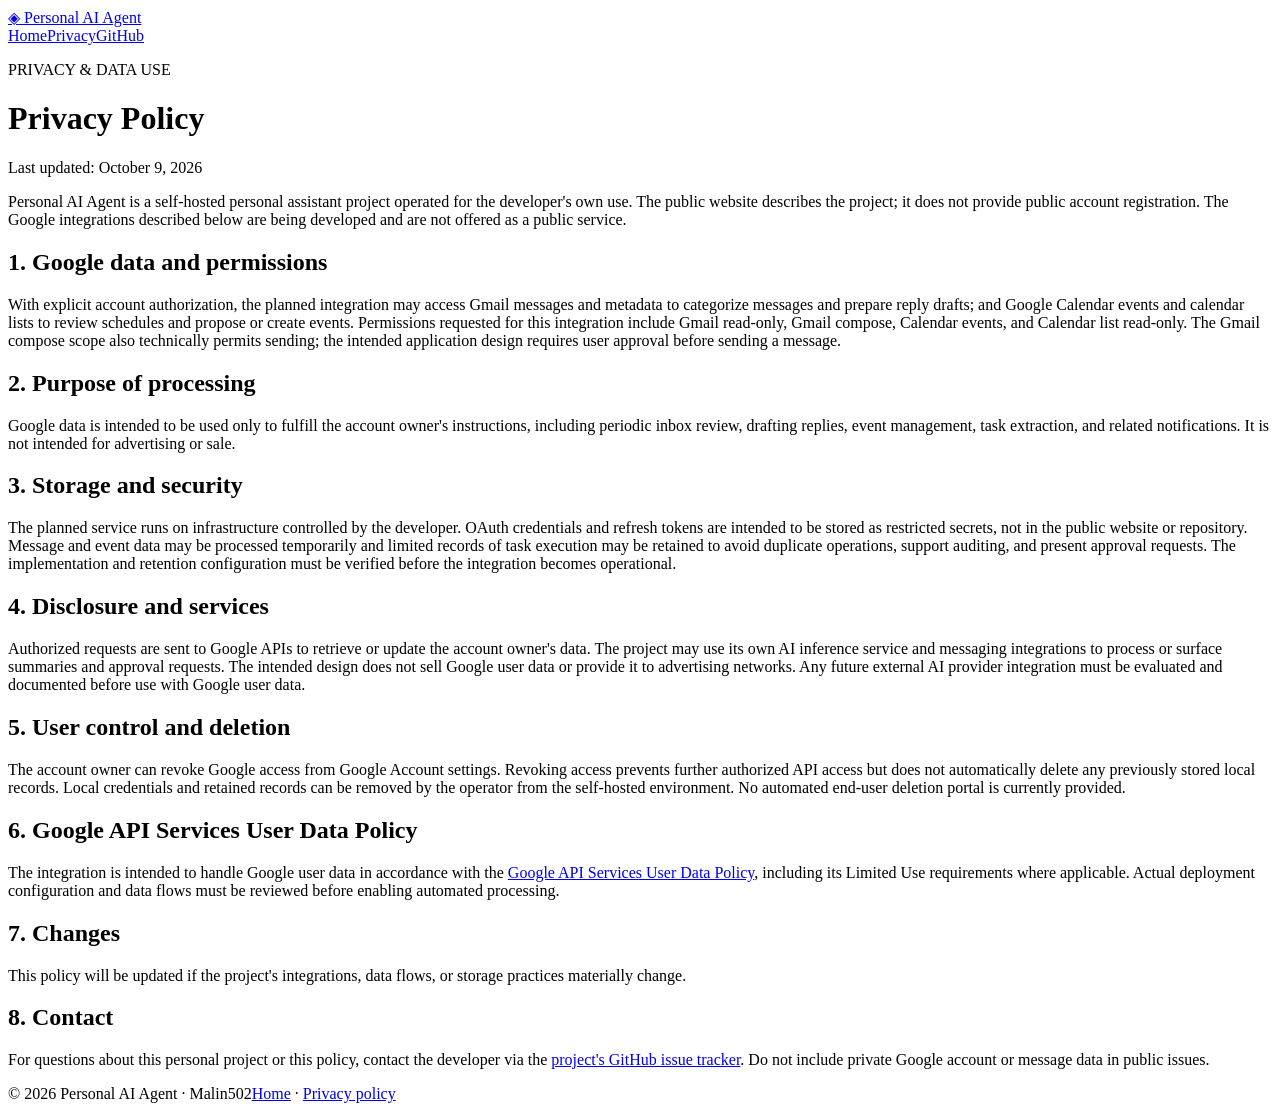
==== privacy/index.html @ 65ee32f9 "site: add privacy/index.html" ====
<!doctype html>
<html lang="en"><head><meta charset="utf-8"><meta name="viewport" content="width=device-width, initial-scale=1"><meta name="description" content="Privacy information for Personal AI Agent."><title>Privacy Policy | Personal AI Agent</title><link rel="stylesheet" href="/assets/style.css"></head>
<body><header class="nav"><a class="brand" href="/">◈ Personal AI Agent</a><nav><a href="/">Home</a><a href="/privacy/" aria-current="page">Privacy</a><a href="https://github.com/Malin502/personal-ai-agent-site">GitHub</a></nav></header><main class="policy"><p class="eyebrow">PRIVACY &amp; DATA USE</p><h1>Privacy Policy</h1><p class="updated">Last updated: October 9, 2026</p><p>Personal AI Agent is a self-hosted personal assistant project operated for the developer's own use. The public website describes the project; it does not provide public account registration. The Google integrations described below are being developed and are not offered as a public service.</p>
<h2>1. Google data and permissions</h2><p>With explicit account authorization, the planned integration may access Gmail messages and metadata to categorize messages and prepare reply drafts; and Google Calendar events and calendar lists to review schedules and propose or create events. Permissions requested for this integration include Gmail read-only, Gmail compose, Calendar events, and Calendar list read-only. The Gmail compose scope also technically permits sending; the intended application design requires user approval before sending a message.</p>
<h2>2. Purpose of processing</h2><p>Google data is intended to be used only to fulfill the account owner's instructions, including periodic inbox review, drafting replies, event management, task extraction, and related notifications. It is not intended for advertising or sale.</p>
<h2>3. Storage and security</h2><p>The planned service runs on infrastructure controlled by the developer. OAuth credentials and refresh tokens are intended to be stored as restricted secrets, not in the public website or repository. Message and event data may be processed temporarily and limited records of task execution may be retained to avoid duplicate operations, support auditing, and present approval requests. The implementation and retention configuration must be verified before the integration becomes operational.</p>
<h2>4. Disclosure and services</h2><p>Authorized requests are sent to Google APIs to retrieve or update the account owner's data. The project may use its own AI inference service and messaging integrations to process or surface summaries and approval requests. The intended design does not sell Google user data or provide it to advertising networks. Any future external AI provider integration must be evaluated and documented before use with Google user data.</p>
<h2>5. User control and deletion</h2><p>The account owner can revoke Google access from Google Account settings. Revoking access prevents further authorized API access but does not automatically delete any previously stored local records. Local credentials and retained records can be removed by the operator from the self-hosted environment. No automated end-user deletion portal is currently provided.</p>
<h2>6. Google API Services User Data Policy</h2><p>The integration is intended to handle Google user data in accordance with the <a href="https://developers.google.com/terms/api-services-user-data-policy">Google API Services User Data Policy</a>, including its Limited Use requirements where applicable. Actual deployment configuration and data flows must be reviewed before enabling automated processing.</p>
<h2>7. Changes</h2><p>This policy will be updated if the project's integrations, data flows, or storage practices materially change.</p>
<h2>8. Contact</h2><p>For questions about this personal project or this policy, contact the developer via the <a href="https://github.com/Malin502/personal-ai-agent-site/issues">project's GitHub issue tracker</a>. Do not include private Google account or message data in public issues.</p></main><footer><span>© 2026 Personal AI Agent · Malin502</span><span><a href="/">Home</a> · <a href="/privacy/">Privacy policy</a></span></footer></body></html>
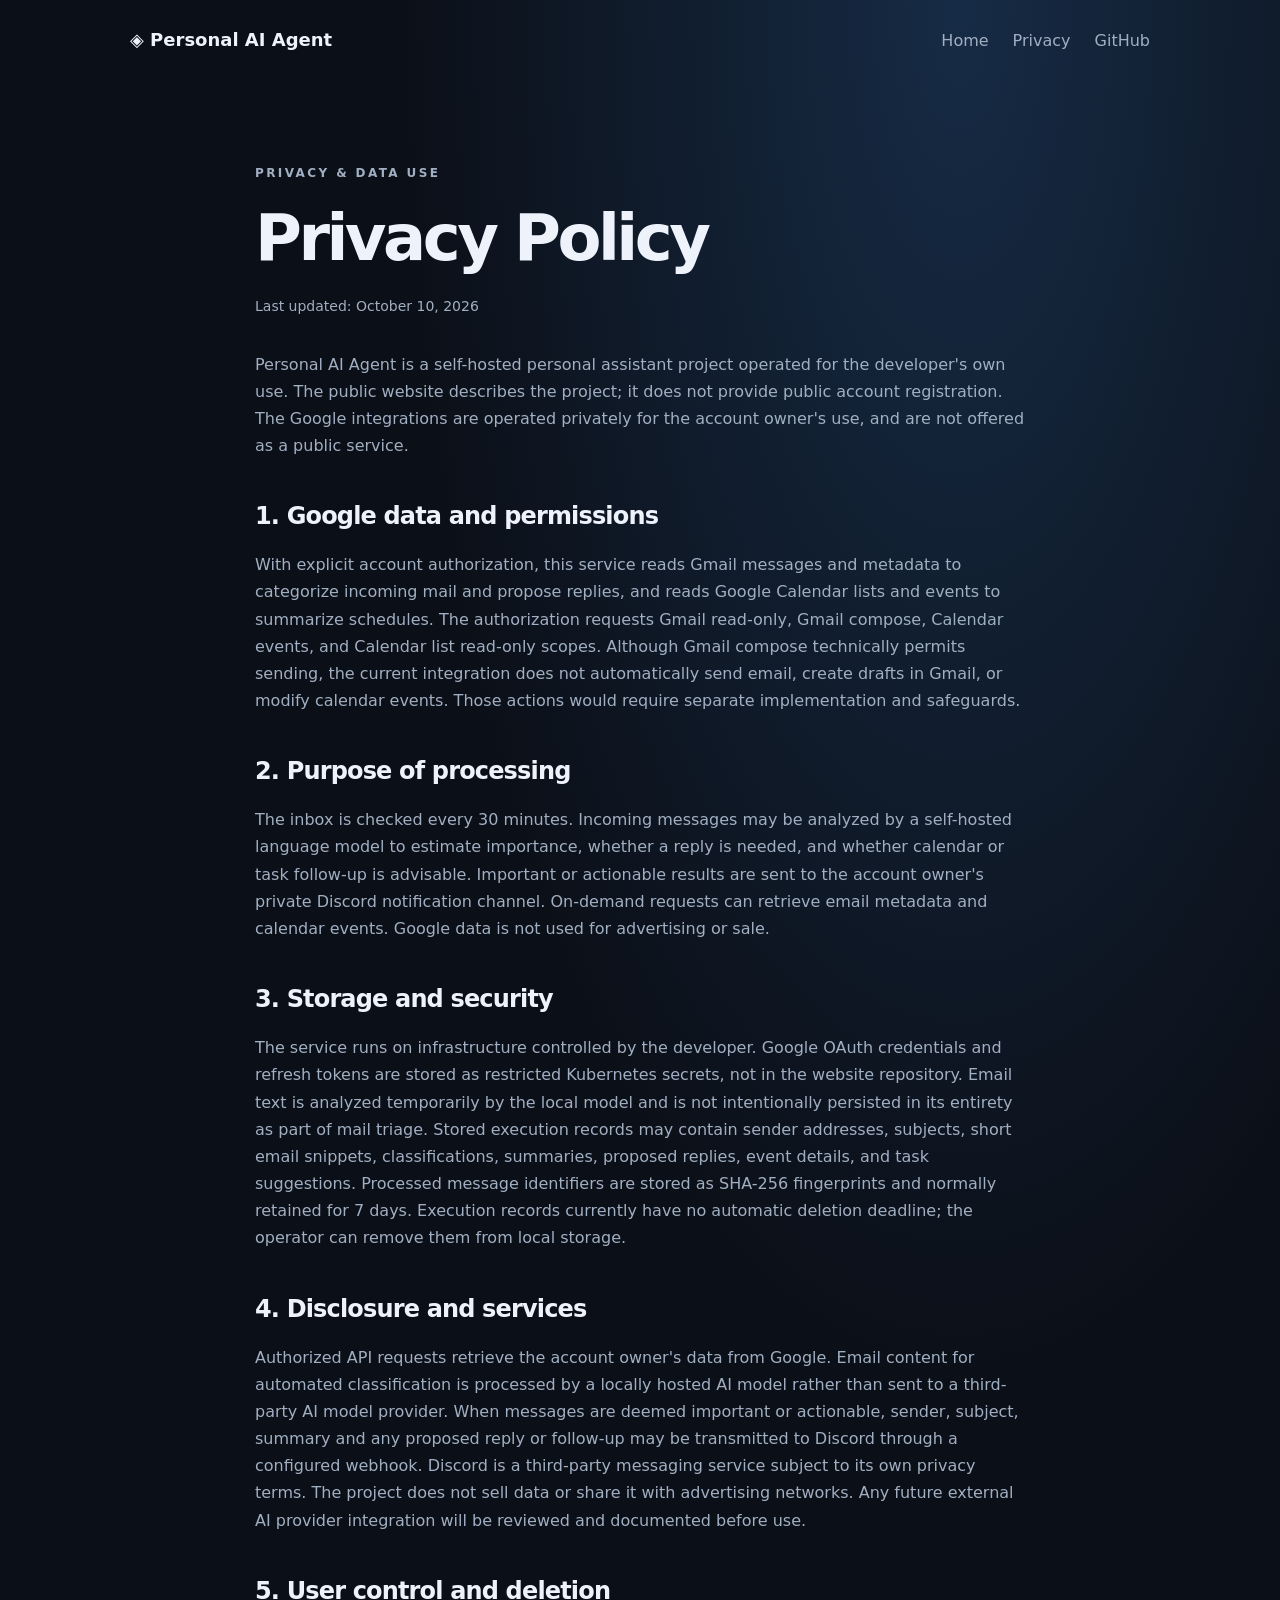
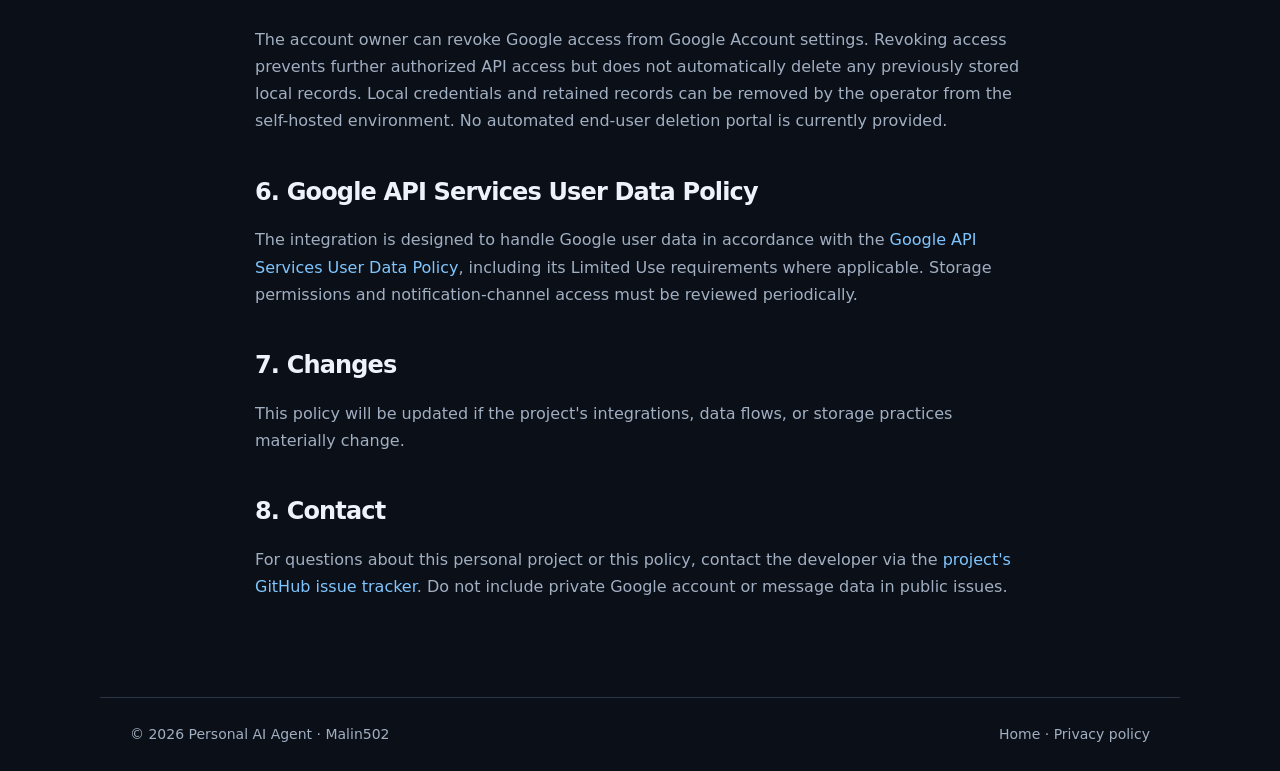
==== commit 4068786c: "docs: align website and privacy disclosure with active Google mail triage" ====
--- a/privacy/index.html
+++ b/privacy/index.html
@@ -1,11 +1,11 @@
 <!doctype html>
 <html lang="en"><head><meta charset="utf-8"><meta name="viewport" content="width=device-width, initial-scale=1"><meta name="description" content="Privacy information for Personal AI Agent."><title>Privacy Policy | Personal AI Agent</title><link rel="stylesheet" href="/assets/style.css"></head>
-<body><header class="nav"><a class="brand" href="/">◈ Personal AI Agent</a><nav><a href="/">Home</a><a href="/privacy/" aria-current="page">Privacy</a><a href="https://github.com/Malin502/personal-ai-agent-site">GitHub</a></nav></header><main class="policy"><p class="eyebrow">PRIVACY &amp; DATA USE</p><h1>Privacy Policy</h1><p class="updated">Last updated: October 9, 2026</p><p>Personal AI Agent is a self-hosted personal assistant project operated for the developer's own use. The public website describes the project; it does not provide public account registration. The Google integrations described below are being developed and are not offered as a public service.</p>
-<h2>1. Google data and permissions</h2><p>With explicit account authorization, the planned integration may access Gmail messages and metadata to categorize messages and prepare reply drafts; and Google Calendar events and calendar lists to review schedules and propose or create events. Permissions requested for this integration include Gmail read-only, Gmail compose, Calendar events, and Calendar list read-only. The Gmail compose scope also technically permits sending; the intended application design requires user approval before sending a message.</p>
-<h2>2. Purpose of processing</h2><p>Google data is intended to be used only to fulfill the account owner's instructions, including periodic inbox review, drafting replies, event management, task extraction, and related notifications. It is not intended for advertising or sale.</p>
-<h2>3. Storage and security</h2><p>The planned service runs on infrastructure controlled by the developer. OAuth credentials and refresh tokens are intended to be stored as restricted secrets, not in the public website or repository. Message and event data may be processed temporarily and limited records of task execution may be retained to avoid duplicate operations, support auditing, and present approval requests. The implementation and retention configuration must be verified before the integration becomes operational.</p>
-<h2>4. Disclosure and services</h2><p>Authorized requests are sent to Google APIs to retrieve or update the account owner's data. The project may use its own AI inference service and messaging integrations to process or surface summaries and approval requests. The intended design does not sell Google user data or provide it to advertising networks. Any future external AI provider integration must be evaluated and documented before use with Google user data.</p>
+<body><header class="nav"><a class="brand" href="/">◈ Personal AI Agent</a><nav><a href="/">Home</a><a href="/privacy/" aria-current="page">Privacy</a><a href="https://github.com/Malin502/personal-ai-agent-site">GitHub</a></nav></header><main class="policy"><p class="eyebrow">PRIVACY &amp; DATA USE</p><h1>Privacy Policy</h1><p class="updated">Last updated: October 10, 2026</p><p>Personal AI Agent is a self-hosted personal assistant project operated for the developer's own use. The public website describes the project; it does not provide public account registration. The Google integrations are operated privately for the account owner's use, and are not offered as a public service.</p>
+<h2>1. Google data and permissions</h2><p>With explicit account authorization, this service reads Gmail messages and metadata to categorize incoming mail and propose replies, and reads Google Calendar lists and events to summarize schedules. The authorization requests Gmail read-only, Gmail compose, Calendar events, and Calendar list read-only scopes. Although Gmail compose technically permits sending, the current integration does not automatically send email, create drafts in Gmail, or modify calendar events. Those actions would require separate implementation and safeguards.</p>
+<h2>2. Purpose of processing</h2><p>The inbox is checked every 30 minutes. Incoming messages may be analyzed by a self-hosted language model to estimate importance, whether a reply is needed, and whether calendar or task follow-up is advisable. Important or actionable results are sent to the account owner's private Discord notification channel. On-demand requests can retrieve email metadata and calendar events. Google data is not used for advertising or sale.</p>
+<h2>3. Storage and security</h2><p>The service runs on infrastructure controlled by the developer. Google OAuth credentials and refresh tokens are stored as restricted Kubernetes secrets, not in the website repository. Email text is analyzed temporarily by the local model and is not intentionally persisted in its entirety as part of mail triage. Stored execution records may contain sender addresses, subjects, short email snippets, classifications, summaries, proposed replies, event details, and task suggestions. Processed message identifiers are stored as SHA-256 fingerprints and normally retained for 7 days. Execution records currently have no automatic deletion deadline; the operator can remove them from local storage.</p>
+<h2>4. Disclosure and services</h2><p>Authorized API requests retrieve the account owner's data from Google. Email content for automated classification is processed by a locally hosted AI model rather than sent to a third-party AI model provider. When messages are deemed important or actionable, sender, subject, summary and any proposed reply or follow-up may be transmitted to Discord through a configured webhook. Discord is a third-party messaging service subject to its own privacy terms. The project does not sell data or share it with advertising networks. Any future external AI provider integration will be reviewed and documented before use.</p>
 <h2>5. User control and deletion</h2><p>The account owner can revoke Google access from Google Account settings. Revoking access prevents further authorized API access but does not automatically delete any previously stored local records. Local credentials and retained records can be removed by the operator from the self-hosted environment. No automated end-user deletion portal is currently provided.</p>
-<h2>6. Google API Services User Data Policy</h2><p>The integration is intended to handle Google user data in accordance with the <a href="https://developers.google.com/terms/api-services-user-data-policy">Google API Services User Data Policy</a>, including its Limited Use requirements where applicable. Actual deployment configuration and data flows must be reviewed before enabling automated processing.</p>
+<h2>6. Google API Services User Data Policy</h2><p>The integration is designed to handle Google user data in accordance with the <a href="https://developers.google.com/terms/api-services-user-data-policy">Google API Services User Data Policy</a>, including its Limited Use requirements where applicable. Storage permissions and notification-channel access must be reviewed periodically.</p>
 <h2>7. Changes</h2><p>This policy will be updated if the project's integrations, data flows, or storage practices materially change.</p>
 <h2>8. Contact</h2><p>For questions about this personal project or this policy, contact the developer via the <a href="https://github.com/Malin502/personal-ai-agent-site/issues">project's GitHub issue tracker</a>. Do not include private Google account or message data in public issues.</p></main><footer><span>© 2026 Personal AI Agent · Malin502</span><span><a href="/">Home</a> · <a href="/privacy/">Privacy policy</a></span></footer></body></html>
--- a/assets/style.css
+++ b/assets/style.css
@@ -0,0 +1 @@
+:root{color-scheme:dark;--bg:#0b0f17;--surface:#141b28;--border:#2b3546;--text:#edf2fb;--muted:#a1afc2;--accent:#7fc6ff}*{box-sizing:border-box}html{scroll-behavior:smooth}body{margin:0;background:radial-gradient(ellipse at 75% 0%,#162b45 0,transparent 42%),var(--bg);color:var(--text);font:16px/1.7 system-ui,-apple-system,BlinkMacSystemFont,"Segoe UI",sans-serif}a{color:var(--accent);text-decoration:none}a:hover{text-decoration:underline}.nav,footer{max-width:1080px;margin:auto;display:flex;align-items:center;justify-content:space-between;gap:20px;padding:25px 30px}.brand{font-size:18px;font-weight:750;color:var(--text)}nav{display:flex;gap:24px}nav a,footer{color:var(--muted)}main{max-width:1080px;margin:auto;padding:20px 30px 80px}.hero{padding:100px 0 105px;max-width:810px}.eyebrow{font-size:12px;letter-spacing:.2em;color:var(--accent);font-weight:750}h1{font-size:clamp(44px,7vw,86px);line-height:1.06;letter-spacing:-.055em;margin:22px 0}.accent{color:var(--accent)}.lede{font-size:clamp(18px,2vw,22px);color:var(--muted);max-width:740px}.actions{display:flex;gap:14px;flex-wrap:wrap;margin-top:35px}.actions a{padding:11px 18px;border-radius:10px;font-weight:650}.primary{background:var(--accent);color:#07111f}.secondary{border:1px solid var(--border)}h2{font-size:clamp(27px,3vw,38px);line-height:1.25;letter-spacing:-.035em}.cards{display:grid;grid-template-columns:repeat(3,1fr);gap:18px;margin-top:32px}.cards article,.notice{background:var(--surface);border:1px solid var(--border);border-radius:16px;padding:27px}.cards h3{margin:13px 0 4px;font-size:21px}.cards p,.notice p,.policy p{color:var(--muted)}.symbol{font-size:29px;color:var(--accent)}.notice{margin-top:70px}.notice h2{margin-top:0}.policy{max-width:830px;margin:50px auto 0}.policy h1{font-size:clamp(42px,6vw,64px)}.policy h2{font-size:24px;margin-top:42px}.updated{font-size:14px;margin-bottom:32px}footer{border-top:1px solid var(--border);font-size:14px}footer a{color:var(--muted)}@media(max-width:680px){.nav,footer{padding:22px}.nav{align-items:flex-start;flex-direction:column;gap:8px}main{padding:0 22px 60px}.hero{padding:65px 0}.cards{grid-template-columns:1fr}footer{align-items:flex-start;flex-direction:column}nav{gap:16px}}
